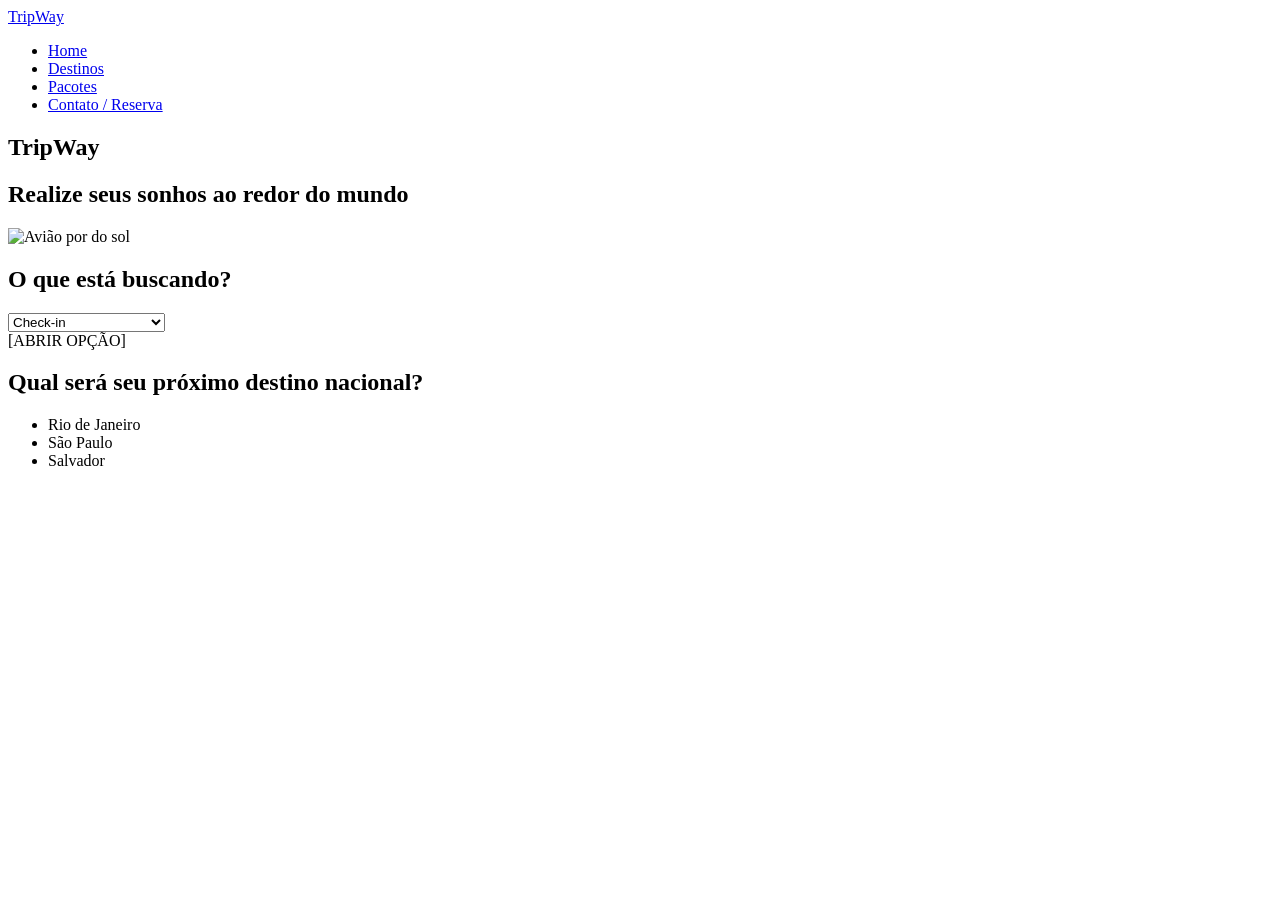
==== index.html @ aa0d8b1a "Merge pull request #10 from andreisou-dev/finalizando-index adicionando titulo nav" ====
<!DOCTYPE html>
<html lang="pt-br">
<head>
    <meta charset="UTF-8">
    <meta name="viewport" content="width=device-width, initial-scale=1.0">
    <title>TripWay</title>
</head>
<body>

    <nav>
        <a href=“../index.html”>TripWay</a>
        <ul>
            <li><a href="../index.html">Home</a></li>
            <li><a href="/pages/destinos.html">Destinos</a></li>
            <li><a href="/pages/pacotes.html">Pacotes</a></li>
            <li><a href="/pages/contato.html">Contato / Reserva</a></li>
        </ul>
    </nav>

    <main>

        <section>

            <h1>TripWay</h1>
            <h2 style=>Realize seus sonhos ao redor do mundo</h2>
            <img src="https://img.freepik.com/fotos-premium/aviao-no-ceu-ao-por-do-sol-generative-ai_791316-6117.jpg" alt="Avião por do sol">
        </section>
        
        <nav>

            <section>
            <h2>O que está buscando?</h2>
            <select name="opcoes" id="opcoes">
                <li><option value="1">Check-in</option></li>
                <li><option value="2">Reservar voo</option></li>
                <li><option value="3">Reservar hospedagem</option></li>
                <li><option value="4">Status do voo</option></li>
            </select>
            <footer>[ABRIR OPÇÃO]</footer>

        </section>

        <section>

            <h2>Qual será seu próximo destino nacional?</h2>
            <ul>
                <li style="cursor: pointer;"><a href=""></a>Rio de Janeiro</li>
                <li style="cursor: pointer;"><a href=""></a>São Paulo</li>
                <li style="cursor: pointer;"><a href=""></a>Salvador</li>

            </ul>




        </section>

        </nav>

    </main>

    
</body>
</html>
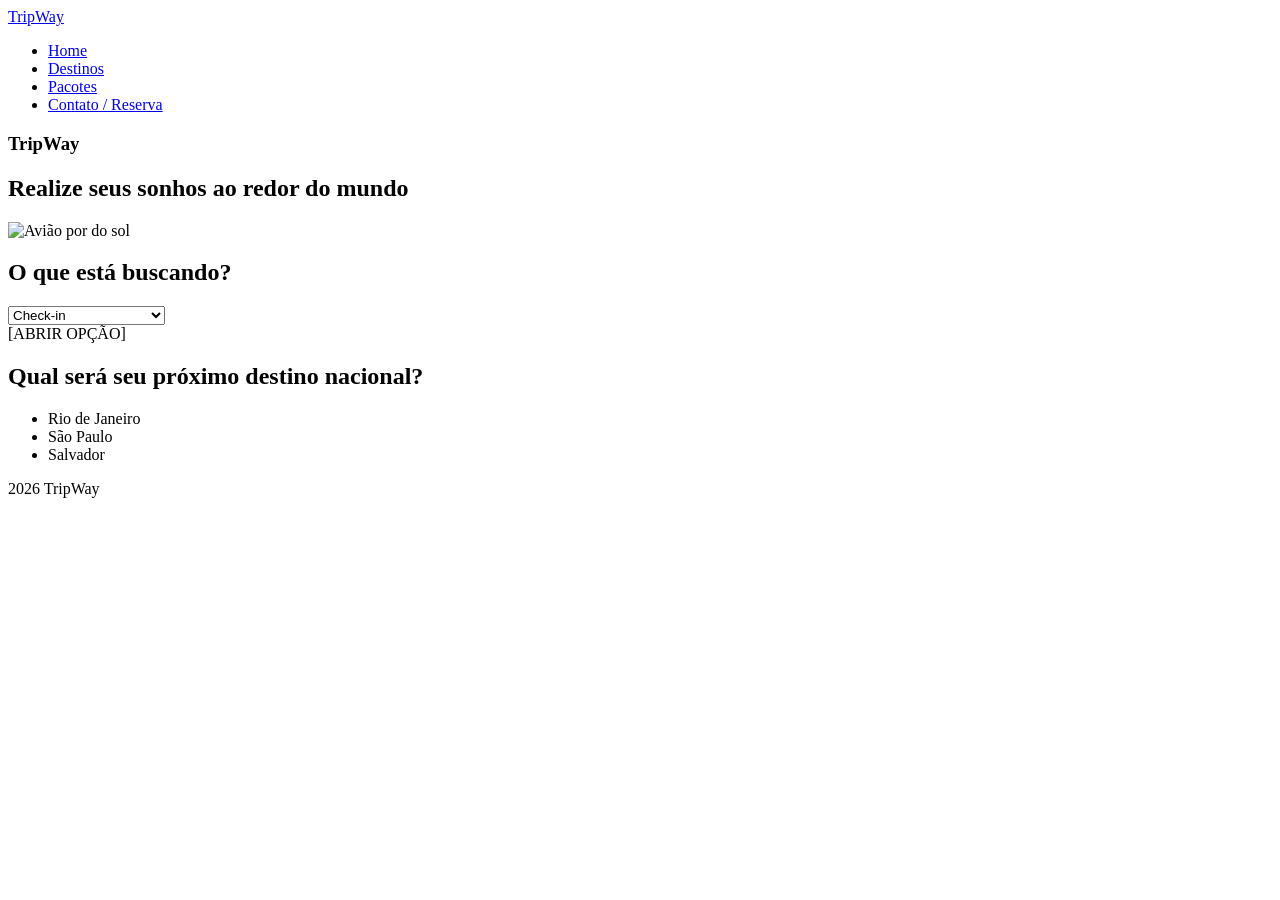
==== commit c172004e: "footer" ====
--- a/index.html
+++ b/index.html
@@ -15,7 +15,6 @@
             <li><a href="/pages/pacotes.html">Pacotes</a></li>
             <li><a href="/pages/contato.html">Contato / Reserva</a></li>
         </ul>
-    </nav>
 
     <main>
 
@@ -26,7 +25,6 @@
             <img src="https://img.freepik.com/fotos-premium/aviao-no-ceu-ao-por-do-sol-generative-ai_791316-6117.jpg" alt="Avião por do sol">
         </section>
         
-        <nav>
 
             <section>
             <h2>O que está buscando?</h2>
@@ -59,6 +57,10 @@
 
     </main>
 
+    <footer>
+         <p>2026 TripWay</p>
+    </footer>
+
     
 </body>
 </html>
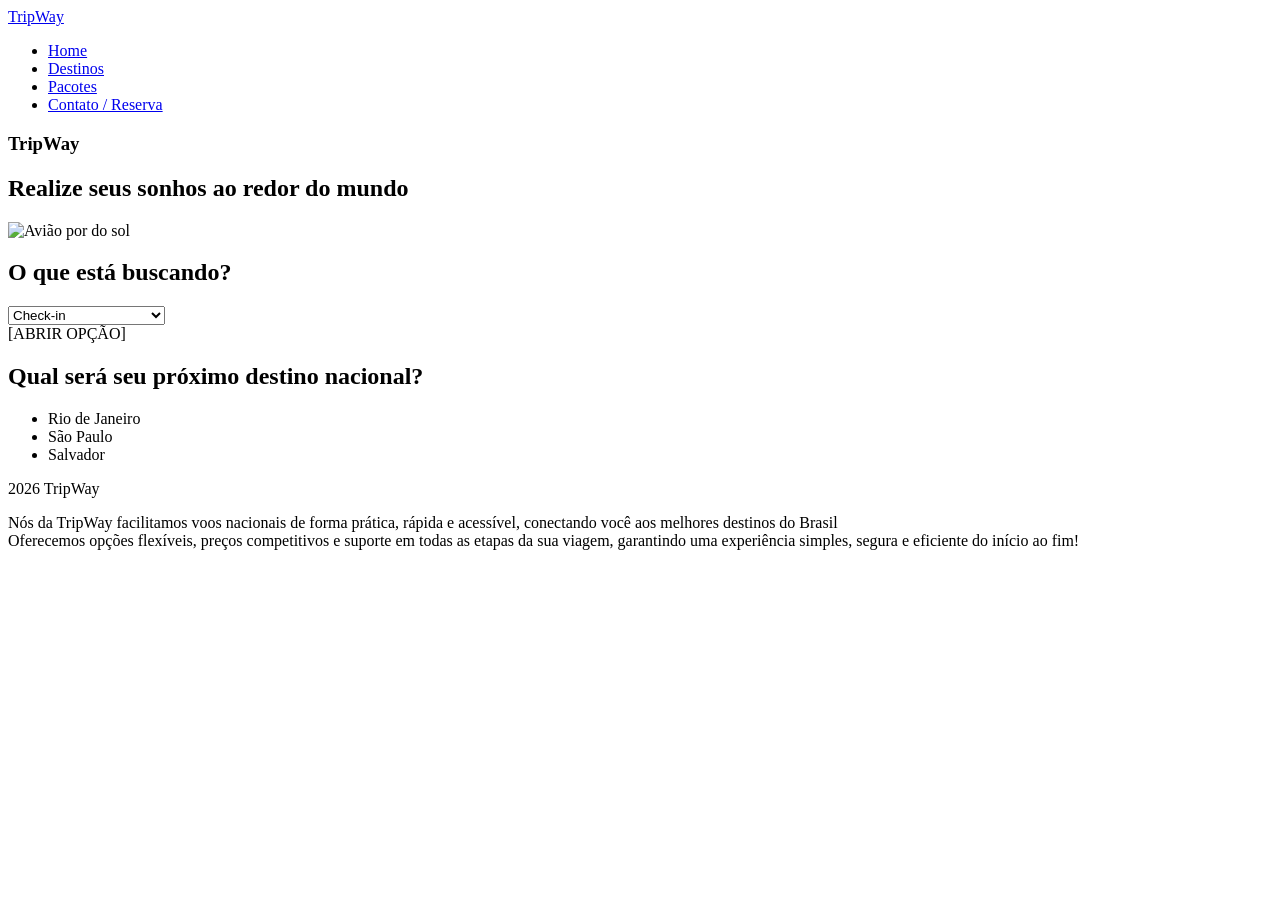
==== commit ba6edfd4: "descrição da empresa" ====
--- a/index.html
+++ b/index.html
@@ -41,6 +41,7 @@
         <section>
 
             <h2>Qual será seu próximo destino nacional?</h2>
+
             <ul>
                 <li style="cursor: pointer;"><a href=""></a>Rio de Janeiro</li>
                 <li style="cursor: pointer;"><a href=""></a>São Paulo</li>
@@ -59,6 +60,7 @@
 
     <footer>
          <p>2026 TripWay</p>
+         <p>Nós da TripWay facilitamos voos nacionais de forma prática, rápida e acessível, conectando você aos melhores destinos do Brasil <br> Oferecemos opções flexíveis, preços competitivos e suporte em todas as etapas da sua viagem, garantindo uma experiência simples, segura e eficiente do início ao fim!</p>
     </footer>
 
     
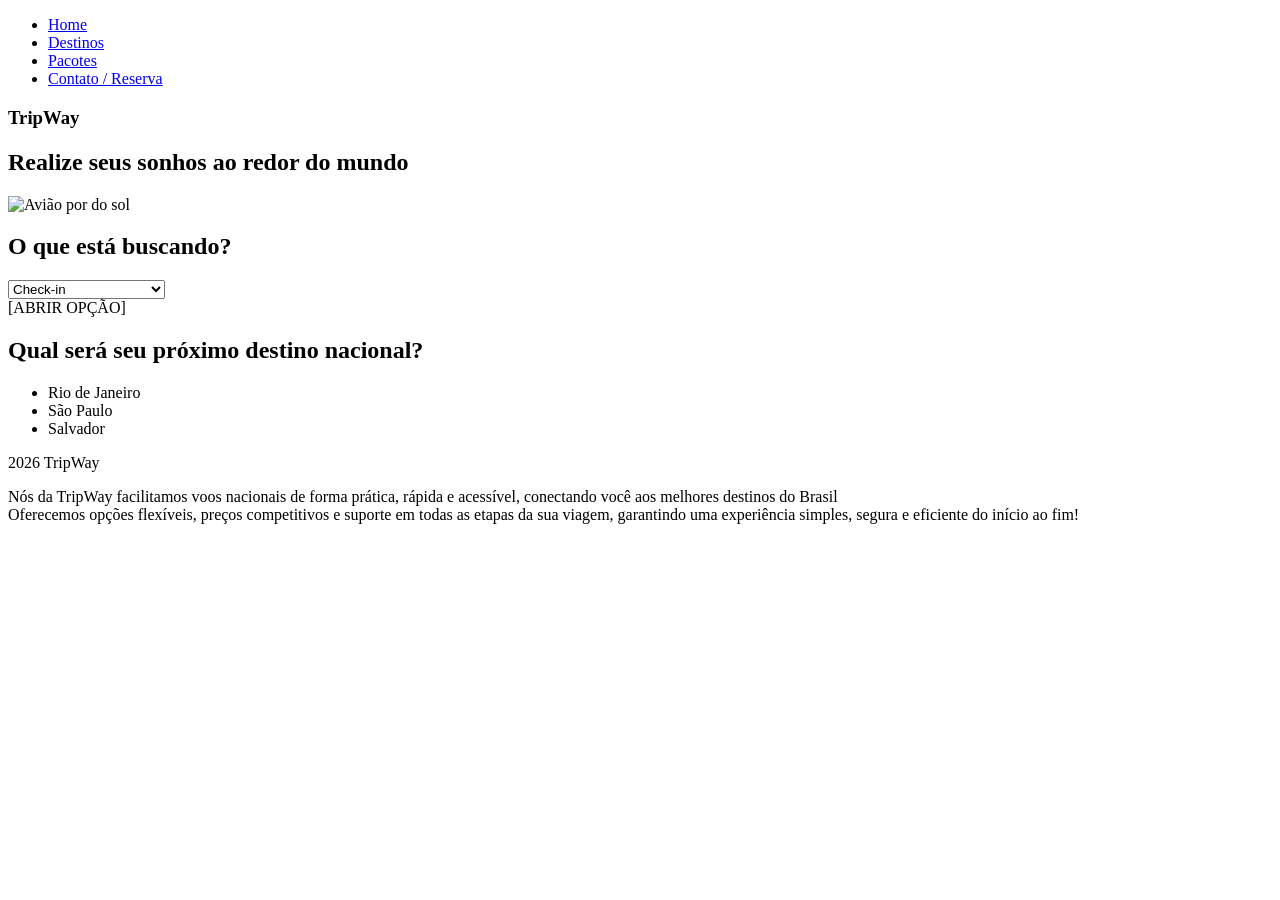
==== commit efad67ba: "remoção tripway" ====
--- a/index.html
+++ b/index.html
@@ -8,7 +8,6 @@
 <body>
 
     <nav>
-        <a href=“../index.html”>TripWay</a>
         <ul>
             <li><a href="../index.html">Home</a></li>
             <li><a href="/pages/destinos.html">Destinos</a></li>
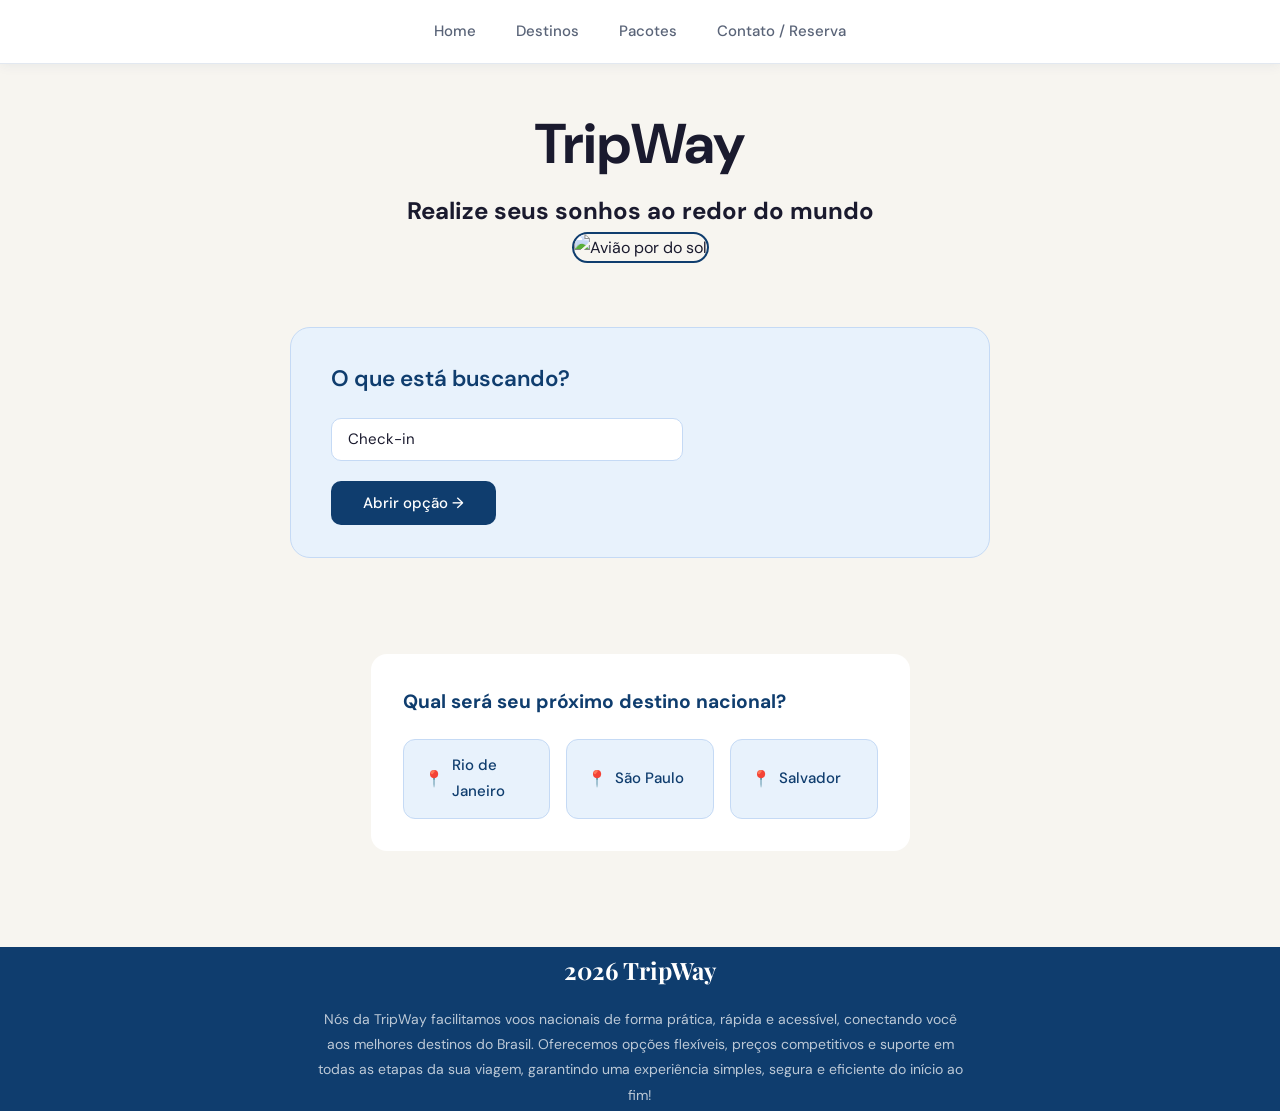
==== commit 16b8448b: "estiliza o arquivo index.html" ====
--- a/index.html
+++ b/index.html
@@ -4,63 +4,57 @@
     <meta charset="UTF-8">
     <meta name="viewport" content="width=device-width, initial-scale=1.0">
     <title>TripWay</title>
+    <link rel="stylesheet" href="/css/styles.css">
+    <link rel="icon" href="/images/plane-solid-full.svg">
+    <link rel="stylesheet" href="">
 </head>
+
 <body>
+<nav class="navegacao">
+    <ul class="nav-links">
+        <li><a href="../index.html">Home</a></li>
+        <li><a href="/pages/destinos.html">Destinos</a></li>
+        <li><a href="/pages/pacotes.html">Pacotes</a></li>
+        <li><a href="/pages/contato.html">Contato / Reserva</a></li>
+    </ul>
+</nav>
 
-    <nav>
-        <ul>
-            <li><a href="../index.html">Home</a></li>
-            <li><a href="/pages/destinos.html">Destinos</a></li>
-            <li><a href="/pages/pacotes.html">Pacotes</a></li>
-            <li><a href="/pages/contato.html">Contato / Reserva</a></li>
+<main class="conteudo-principal">
+
+    <section class="secao-hero">
+        <h1 class="hero-titulo">TripWay</h1>
+        <h2 class="hero-subtitulo">Realize seus sonhos ao redor do mundo</h2>
+        <img class="hero-imagem" src="https://img.freepik.com/fotos-premium/aviao-no-ceu-ao-por-do-sol-generative-ai_791316-6117.jpg" alt="Avião por do sol">
+    </section>
+
+    <section class="secao-busca">
+        
+        <h2 class="busca-titulo">O que está buscando?</h2>
+        
+        <select class="busca-select" name="opcoes" id="opcoes">
+            <option value="1">Check-in</option>
+            <option value="2">Reservar voo</option>
+            <option value="3">Reservar hospedagem</option>
+            <option value="4">Status do voo</option>
+        </select>
+        <button class="busca-btn">Abrir opção &rarr;</button>
+    </section>
+
+    <section class="secao-destinos">
+        <h2 class="destinos-titulo">Qual será seu próximo destino nacional?</h2>
+        <ul class="destinos-lista">
+            <li class="destino-item"><a href="">Rio de Janeiro</a></li>
+            <li class="destino-item"><a href="">São Paulo</a></li>
+            <li class="destino-item"><a href="">Salvador</a></li>
         </ul>
+    </section>
 
-    <main>
+</main>
 
-        <section>
-
-            <h1>TripWay</h1>
-            <h2 style=>Realize seus sonhos ao redor do mundo</h2>
-            <img src="https://img.freepik.com/fotos-premium/aviao-no-ceu-ao-por-do-sol-generative-ai_791316-6117.jpg" alt="Avião por do sol">
-        </section>
-        
-
-            <section>
-            <h2>O que está buscando?</h2>
-            <select name="opcoes" id="opcoes">
-                <li><option value="1">Check-in</option></li>
-                <li><option value="2">Reservar voo</option></li>
-                <li><option value="3">Reservar hospedagem</option></li>
-                <li><option value="4">Status do voo</option></li>
-            </select>
-            <footer>[ABRIR OPÇÃO]</footer>
-
-        </section>
-
-        <section>
-
-            <h2>Qual será seu próximo destino nacional?</h2>
-
-            <ul>
-                <li style="cursor: pointer;"><a href=""></a>Rio de Janeiro</li>
-                <li style="cursor: pointer;"><a href=""></a>São Paulo</li>
-                <li style="cursor: pointer;"><a href=""></a>Salvador</li>
-
-            </ul>
-
-
-
-
-        </section>
-
-        </nav>
-
-    </main>
-
-    <footer>
-         <p>2026 TripWay</p>
-         <p>Nós da TripWay facilitamos voos nacionais de forma prática, rápida e acessível, conectando você aos melhores destinos do Brasil <br> Oferecemos opções flexíveis, preços competitivos e suporte em todas as etapas da sua viagem, garantindo uma experiência simples, segura e eficiente do início ao fim!</p>
-    </footer>
+<footer class="rodape">
+    <p class="rodape-marca">2026 TripWay</p>
+    <p class="rodape-descricao">Nós da TripWay facilitamos voos nacionais de forma prática, rápida e acessível, conectando você aos melhores destinos do Brasil. Oferecemos opções flexíveis, preços competitivos e suporte em todas as etapas da sua viagem, garantindo uma experiência simples, segura e eficiente do início ao fim!</p>
+</footer>
 
     
 </body>
--- a/css/styles.css
+++ b/css/styles.css
@@ -0,0 +1,239 @@
+@import url("https://fonts.googleapis.com/css2?family=Playfair+Display:wght@700;900&family=DM+Sans:wght@300;400;500&display=swap");
+
+/* ===== RESET===== */
+*,
+*::before,
+*::after {
+  box-sizing: border-box;
+  margin: 0;
+  padding: 0;
+}
+
+:root {
+  --sky: #0f3d6e;
+  --sky-mid: #1a5fa8;
+  --sky-light: #e8f2fc;
+  --gold: #e8a020;
+  --gold-light: #fdf3e0;
+  --white: #ffffff;
+  --off-white: #f7f5f0;
+  --text: #1a1a2e;
+  --text-muted: #5a6478;
+  --radius: 14px;
+  --radius-lg: 24px;
+}
+
+body {
+  font-family: "DM Sans", sans-serif;
+  background: var(--off-white);
+  color: var(--text);
+  font-size: 16px;
+  line-height: 1.7;
+}
+
+.navegacao {
+  justify-content: center;
+  background: var(--white);
+  border-bottom: 1px solid #e2e8f0;
+  position: sticky;
+  top: 0;
+  z-index: 100;
+  padding: 0 2rem;
+  display: flex;
+  align-items: center;
+  height: 64px;
+  box-shadow: 0 1px 12px rgba(15, 61, 110, 0.07);
+
+}
+
+.nav-links {
+  list-style: none;
+  display: flex;
+  gap: 0.5rem;
+  align-items: center;
+  height: 100%;
+}
+
+.nav-links li a {
+  text-decoration: none;
+  color: var(--text-muted);
+  font-weight: 500;
+  font-size: 15px;
+  padding: 0.4rem 1rem;
+  border-radius: 8px;
+  transition:
+    color 0.2s,
+    background 0.2s;
+}
+
+.nav-links li a:hover {
+  color: var(--sky-mid);
+  background: var(--sky-light);
+}
+
+/* ===== MAIN ===== */
+
+.conteudo-principal {
+  display: flex;
+  flex-direction: column;
+  align-items: center;
+}
+
+.secao-hero {
+  display: flex;
+  flex-direction: column;
+  align-items: center;
+  margin-top: 2.5%;
+}
+
+.hero-titulo {
+  color: var(--text);
+  font-size: 3.5rem;
+}
+
+.hero-imagem {
+  border: solid 2px var(--sky);
+  border-radius: 20px;
+}
+
+.secao-busca {
+  width: 700px;
+  background-color: var(--sky-light);
+  border: 1px solid #c5daf5;
+  border-radius: 20px;
+  padding: 2rem 2.5rem;
+  display: flex;
+  flex-direction: column;
+  gap: 1.25rem;
+  margin: 4rem auto;
+}
+
+.busca-titulo {
+  color: var(--sky);
+  font-size: 1.4rem;
+  font-weight: 600;
+}
+
+.busca-select {
+  width: 100%;
+  max-width: 22rem;
+  background-color: var(--white);
+  color: var(--text);
+  border: 1.5px solid #c5daf5;
+  border-radius: 10px;
+  padding: 0.75rem 1rem;
+  font-size: 15px;
+  font-family: 'DM Sans', sans-serif;
+  appearance: none;
+  cursor: pointer;
+  transition: border-color 0.2s;
+}
+
+.busca-select:focus {
+  outline: none;
+  border-color: var(--sky-mid);
+}
+
+.busca-select option {
+  font-size: 15px;
+  color: var(--text);
+}
+
+.busca-btn {
+  width: fit-content;
+  background-color: var(--sky);
+  color: var(--white);
+  font-family: 'DM Sans', sans-serif;
+  font-size: 15px;
+  font-weight: 500;
+  padding: 0.75rem 2rem;
+  border-radius: 10px;
+  border: none;
+  cursor: pointer;
+  transition: background-color 0.2s, transform 0.15s;
+}
+
+.busca-btn:hover {
+  background-color: var(--sky-mid);
+  transform: translateY(-2px);
+}
+
+.secao-destinos {
+    background: var(--white);
+    border-radius: 16px;
+    padding: 2rem;
+    margin: 2rem auto;
+    max-width: 900px;
+}
+
+.destinos-titulo {
+    color: var(--sky);
+    font-size: 1.2rem;
+    margin-bottom: 1.25rem;
+}
+
+.destinos-lista {
+    list-style: none;
+    display: flex;
+    gap: 1rem;
+}
+
+.destino-item {
+    background: var(--sky-light);
+    border: 1.5px solid #c5daf5;
+    border-radius: 12px;
+    padding: 0.85rem 1.25rem;
+    flex: 1;
+    display: flex;
+    align-items: center;
+    gap: 0.5rem;
+    cursor: pointer;
+    transition: all 0.2s;
+}
+
+.destino-item::before {
+    content: '📍';
+}
+
+.destino-item a {
+    text-decoration: none;
+    color: var(--sky);
+    font-weight: 500;
+    font-size: 15px;
+}
+
+.destino-item:hover {
+    background: var(--sky);
+    border-color: var(--sky);
+}
+
+.destino-item:hover a {
+    color: var(--white);
+}
+
+/* ======== RODAPÉ GLOBAL =======*/
+
+
+.rodape {
+    background: var(--sky);
+    color: rgba(255, 255, 255, 0.85);
+    text-align: center;
+    padding: 0.2rem 0.2rem;
+    margin-top: 4rem;
+}
+
+.rodape-marca {
+    font-family: 'Playfair Display', serif;
+    font-size: 1.5rem;
+    color: var(--white);
+    font-weight: 700;
+    margin-bottom: 1rem;
+}
+
+.rodape-descricao {
+    font-size: 14px;
+    max-width: 650px;
+    margin: 0 auto;
+    line-height: 1.8;
+    opacity: 0.85;
+}
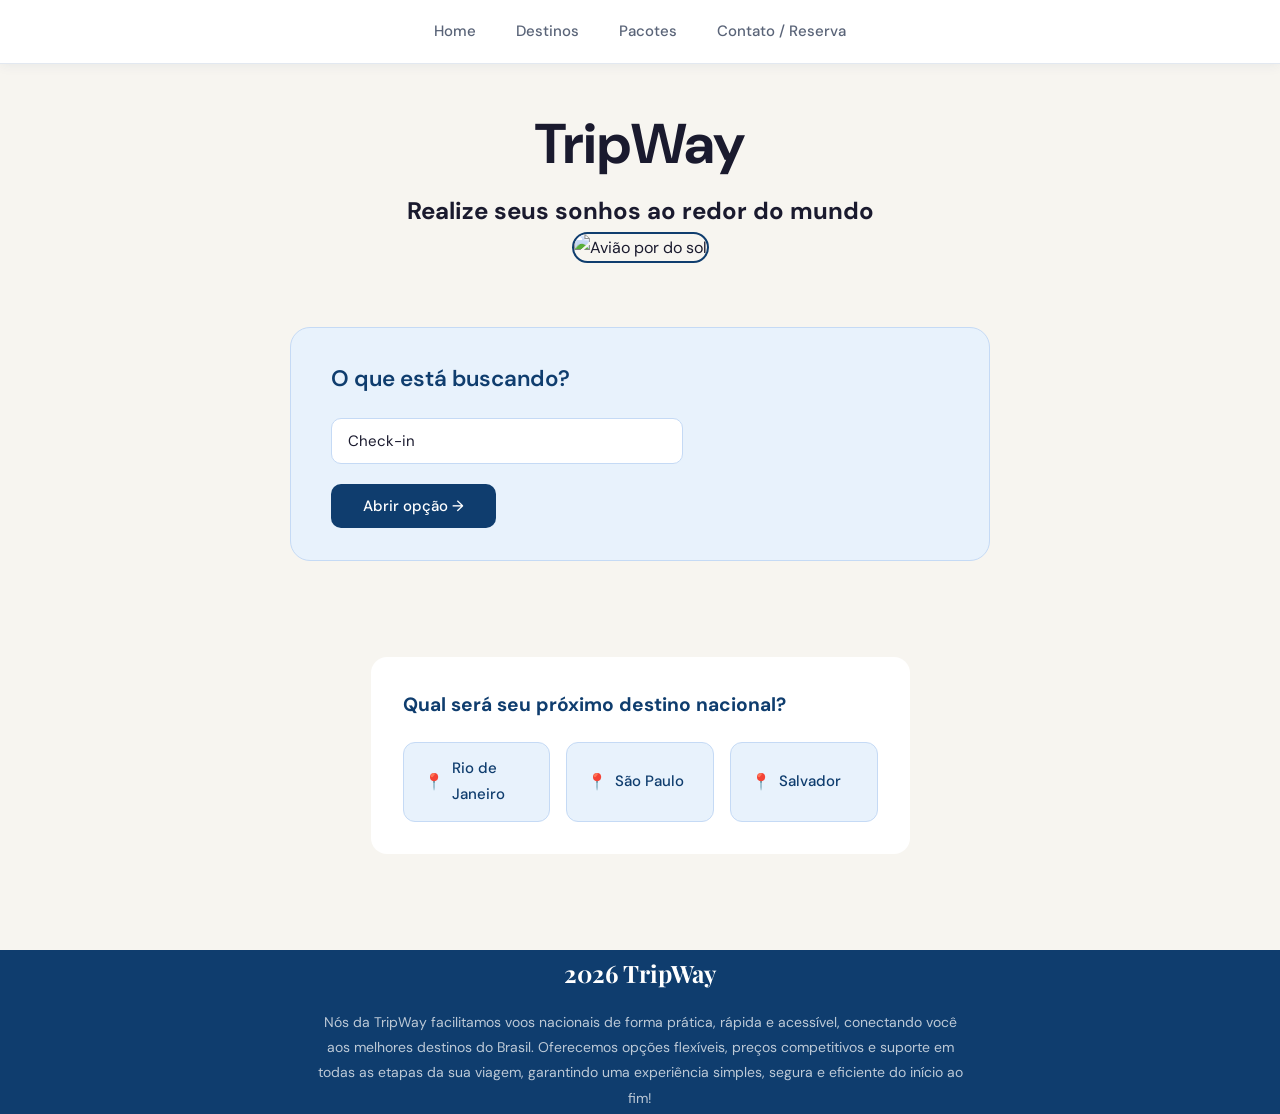
==== commit a98b2d54: "arrumando a navegação da seção destinos" ====
--- a/index.html
+++ b/index.html
@@ -43,9 +43,9 @@
     <section class="secao-destinos">
         <h2 class="destinos-titulo">Qual será seu próximo destino nacional?</h2>
         <ul class="destinos-lista">
-            <li class="destino-item"><a href="">Rio de Janeiro</a></li>
-            <li class="destino-item"><a href="">São Paulo</a></li>
-            <li class="destino-item"><a href="">Salvador</a></li>
+            <li class="destino-item"><a href="/pages/destinos.html">Rio de Janeiro</a></li>
+            <li class="destino-item"><a href="/pages/destinos.html">São Paulo</a></li>
+            <li class="destino-item"><a href="/pages/destinos.html">Salvador</a></li>
         </ul>
     </section>
 
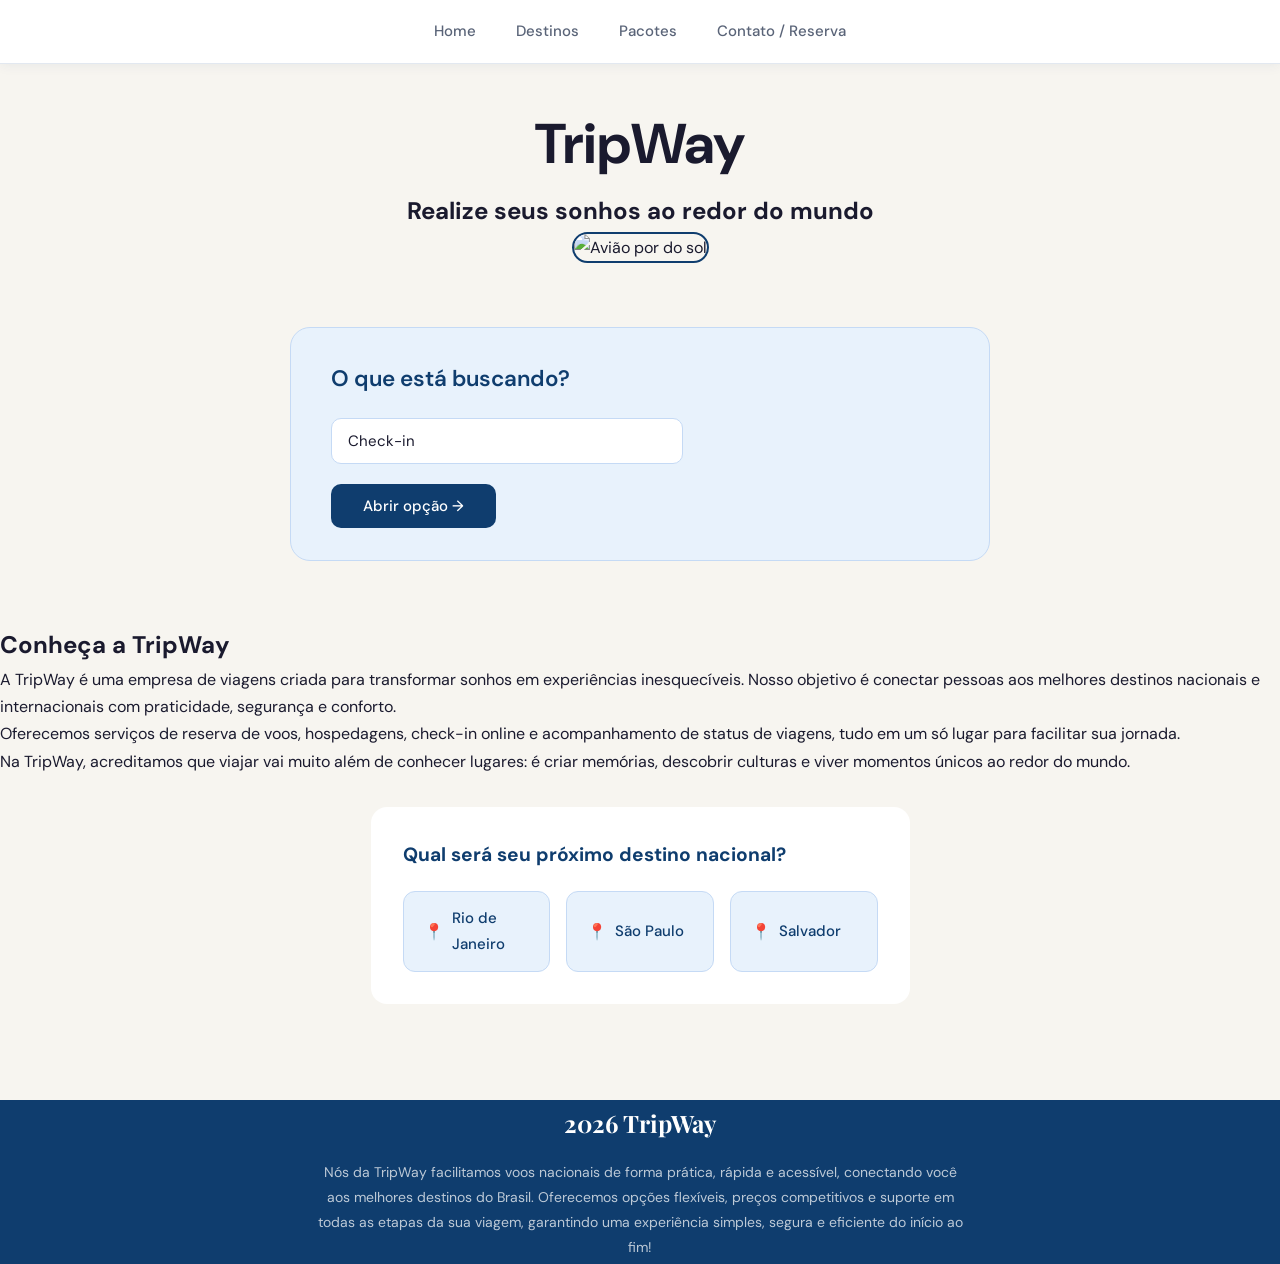
==== commit dbf31371: "adiciona seção sobre no index.html" ====
--- a/index.html
+++ b/index.html
@@ -1,61 +1,97 @@
-<!DOCTYPE html>
+<!doctype html>
 <html lang="pt-br">
-<head>
-    <meta charset="UTF-8">
-    <meta name="viewport" content="width=device-width, initial-scale=1.0">
+  <head>
+    <meta charset="UTF-8" />
+    <meta name="viewport" content="width=device-width, initial-scale=1.0" />
     <title>TripWay</title>
-    <link rel="stylesheet" href="/css/styles.css">
-    <link rel="icon" href="/images/plane-solid-full.svg">
-    <link rel="stylesheet" href="">
-</head>
+    <link rel="stylesheet" href="/css/styles.css" />
+    <link rel="icon" href="/images/plane-solid-full.svg" />
+    <link rel="stylesheet" href="" />
+  </head>
 
-<body>
-<nav class="navegacao">
-    <ul class="nav-links">
+  <body>
+    <nav class="navegacao">
+      <ul class="nav-links">
         <li><a href="../index.html">Home</a></li>
         <li><a href="/pages/destinos.html">Destinos</a></li>
         <li><a href="/pages/pacotes.html">Pacotes</a></li>
         <li><a href="/pages/contato.html">Contato / Reserva</a></li>
-    </ul>
-</nav>
+      </ul>
+    </nav>
 
-<main class="conteudo-principal">
-
-    <section class="secao-hero">
+    <main class="conteudo-principal">
+      <section class="secao-hero">
         <h1 class="hero-titulo">TripWay</h1>
         <h2 class="hero-subtitulo">Realize seus sonhos ao redor do mundo</h2>
-        <img class="hero-imagem" src="https://img.freepik.com/fotos-premium/aviao-no-ceu-ao-por-do-sol-generative-ai_791316-6117.jpg" alt="Avião por do sol">
-    </section>
+        <img
+          class="hero-imagem"
+          src="https://img.freepik.com/fotos-premium/aviao-no-ceu-ao-por-do-sol-generative-ai_791316-6117.jpg"
+          alt="Avião por do sol"
+        />
+      </section>
 
-    <section class="secao-busca">
-        
+      <section class="secao-busca">
         <h2 class="busca-titulo">O que está buscando?</h2>
-        
+
         <select class="busca-select" name="opcoes" id="opcoes">
-            <option value="1">Check-in</option>
-            <option value="2">Reservar voo</option>
-            <option value="3">Reservar hospedagem</option>
-            <option value="4">Status do voo</option>
+          <option value="1">Check-in</option>
+          <option value="2">Reservar voo</option>
+          <option value="3">Reservar hospedagem</option>
+          <option value="4">Status do voo</option>
         </select>
         <button class="busca-btn">Abrir opção &rarr;</button>
-    </section>
+      </section>
 
-    <section class="secao-destinos">
+      <section class="secao-sobre">
+        <div class="sobre-texto">
+          <h2 class="sobre-titulo">Conheça a TripWay</h2>
+
+          <p class="sobre-paragrafo">
+            A TripWay é uma empresa de viagens criada para transformar sonhos em
+            experiências inesquecíveis. Nosso objetivo é conectar pessoas aos
+            melhores destinos nacionais e internacionais com praticidade,
+            segurança e conforto.
+          </p>
+
+          <p class="sobre-paragrafo">
+            Oferecemos serviços de reserva de voos, hospedagens, check-in online
+            e acompanhamento de status de viagens, tudo em um só lugar para
+            facilitar sua jornada.
+          </p>
+
+          <p class="sobre-paragrafo">
+            Na TripWay, acreditamos que viajar vai muito além de conhecer
+            lugares: é criar memórias, descobrir culturas e viver momentos
+            únicos ao redor do mundo.
+          </p>
+        </div>
+      </section>
+
+      <section class="secao-destinos">
         <h2 class="destinos-titulo">Qual será seu próximo destino nacional?</h2>
         <ul class="destinos-lista">
-            <li class="destino-item"><a href="/pages/destinos.html">Rio de Janeiro</a></li>
-            <li class="destino-item"><a href="/pages/destinos.html">São Paulo</a></li>
-            <li class="destino-item"><a href="/pages/destinos.html">Salvador</a></li>
+          <li class="destino-item">
+            <a href="/pages/destinos.html">Rio de Janeiro</a>
+          </li>
+          <li class="destino-item">
+            <a href="/pages/destinos.html">São Paulo</a>
+          </li>
+          <li class="destino-item">
+            <a href="/pages/destinos.html">Salvador</a>
+          </li>
         </ul>
-    </section>
+      </section>
+    </main>
 
-</main>
-
-<footer class="rodape">
-    <p class="rodape-marca">2026 TripWay</p>
-    <p class="rodape-descricao">Nós da TripWay facilitamos voos nacionais de forma prática, rápida e acessível, conectando você aos melhores destinos do Brasil. Oferecemos opções flexíveis, preços competitivos e suporte em todas as etapas da sua viagem, garantindo uma experiência simples, segura e eficiente do início ao fim!</p>
-</footer>
-
-    
-</body>
-</html>+    <footer class="rodape">
+      <p class="rodape-marca">2026 TripWay</p>
+      <p class="rodape-descricao">
+        Nós da TripWay facilitamos voos nacionais de forma prática, rápida e
+        acessível, conectando você aos melhores destinos do Brasil. Oferecemos
+        opções flexíveis, preços competitivos e suporte em todas as etapas da
+        sua viagem, garantindo uma experiência simples, segura e eficiente do
+        início ao fim!
+      </p>
+    </footer>
+  </body>
+</html>
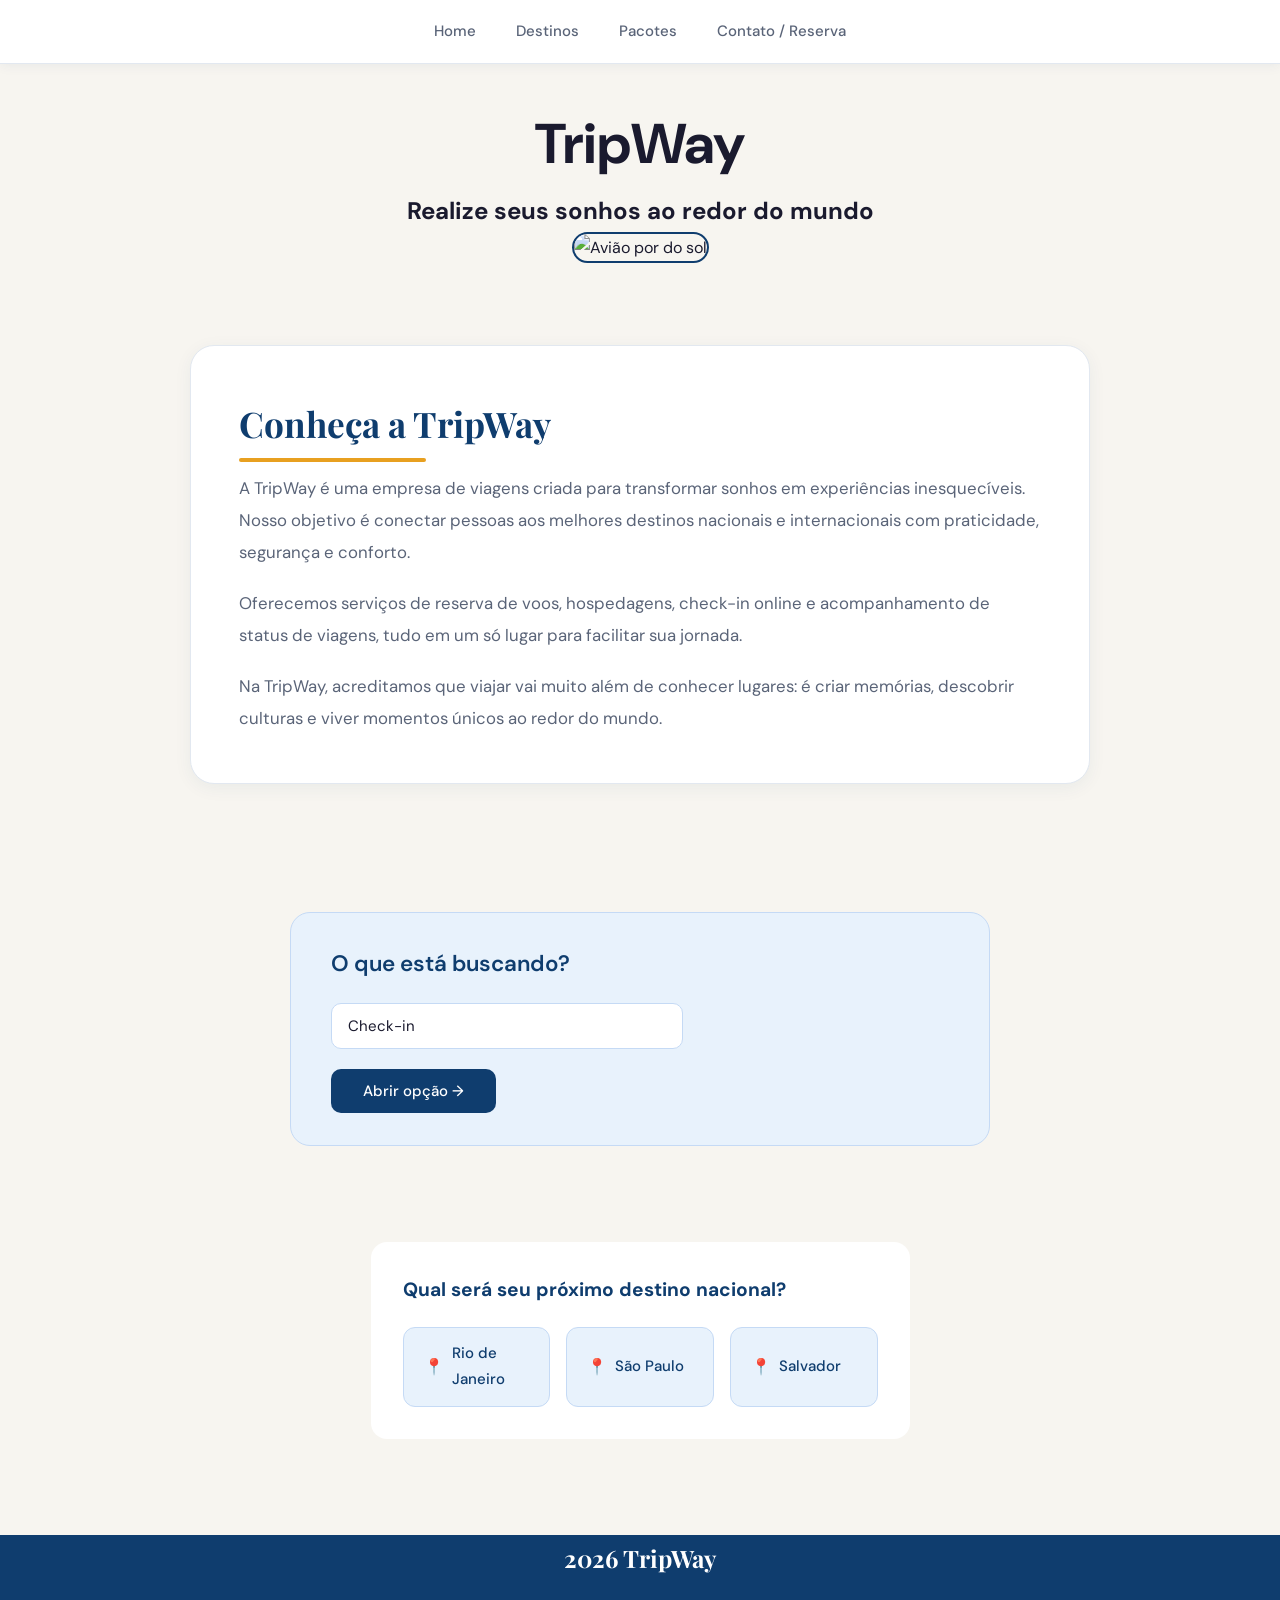
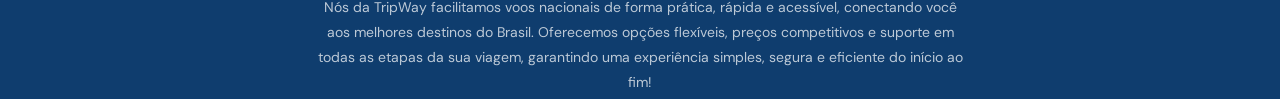
==== commit 313feade: "arruma estrutura do index e estiliza a seção sobre" ====
--- a/index.html
+++ b/index.html
@@ -30,19 +30,7 @@
         />
       </section>
 
-      <section class="secao-busca">
-        <h2 class="busca-titulo">O que está buscando?</h2>
-
-        <select class="busca-select" name="opcoes" id="opcoes">
-          <option value="1">Check-in</option>
-          <option value="2">Reservar voo</option>
-          <option value="3">Reservar hospedagem</option>
-          <option value="4">Status do voo</option>
-        </select>
-        <button class="busca-btn">Abrir opção &rarr;</button>
-      </section>
-
-      <section class="secao-sobre">
+       <section class="secao-sobre">
         <div class="sobre-texto">
           <h2 class="sobre-titulo">Conheça a TripWay</h2>
 
@@ -65,6 +53,18 @@
             únicos ao redor do mundo.
           </p>
         </div>
+      </section>
+
+      <section class="secao-busca">
+        <h2 class="busca-titulo">O que está buscando?</h2>
+
+        <select class="busca-select" name="opcoes" id="opcoes">
+          <option value="1">Check-in</option>
+          <option value="2">Reservar voo</option>
+          <option value="3">Reservar hospedagem</option>
+          <option value="4">Status do voo</option>
+        </select>
+        <button class="busca-btn">Abrir opção &rarr;</button>
       </section>
 
       <section class="secao-destinos">
--- a/css/styles.css
+++ b/css/styles.css
@@ -94,6 +94,7 @@
 .hero-imagem {
   border: solid 2px var(--sky);
   border-radius: 20px;
+  margin-bottom: 50px;
 }
 
 .secao-busca {
@@ -236,4 +237,49 @@
     margin: 0 auto;
     line-height: 1.8;
     opacity: 0.85;
+}
+
+.secao-sobre {
+    width: 900px;
+    background: var(--white);
+    border: 1px solid #e2e8f0;
+    border-radius: var(--radius-lg);
+    padding: 3rem;
+    margin: 2rem auto 4rem auto;
+    box-shadow: 0 4px 18px rgba(15, 61, 110, 0.06);
+}
+
+.sobre-texto {
+    display: flex;
+    flex-direction: column;
+    gap: 1.2rem;
+}
+
+.sobre-titulo {
+    font-family: 'Playfair Display', serif;
+    font-size: 2.2rem;
+    color: var(--sky);
+    position: relative;
+    width: fit-content;
+}
+
+.sobre-titulo::after {
+    content: '';
+    width: 60%;
+    height: 4px;
+    background: var(--gold);
+    border-radius: 999px;
+    position: absolute;
+    left: 0;
+    bottom: -8px;
+}
+
+.sobre-paragrafo {
+    color: var(--text-muted);
+    font-size: 1.05rem;
+    line-height: 1.9;
+}
+
+.sobre-paragrafo strong {
+    color: var(--sky);
 }
